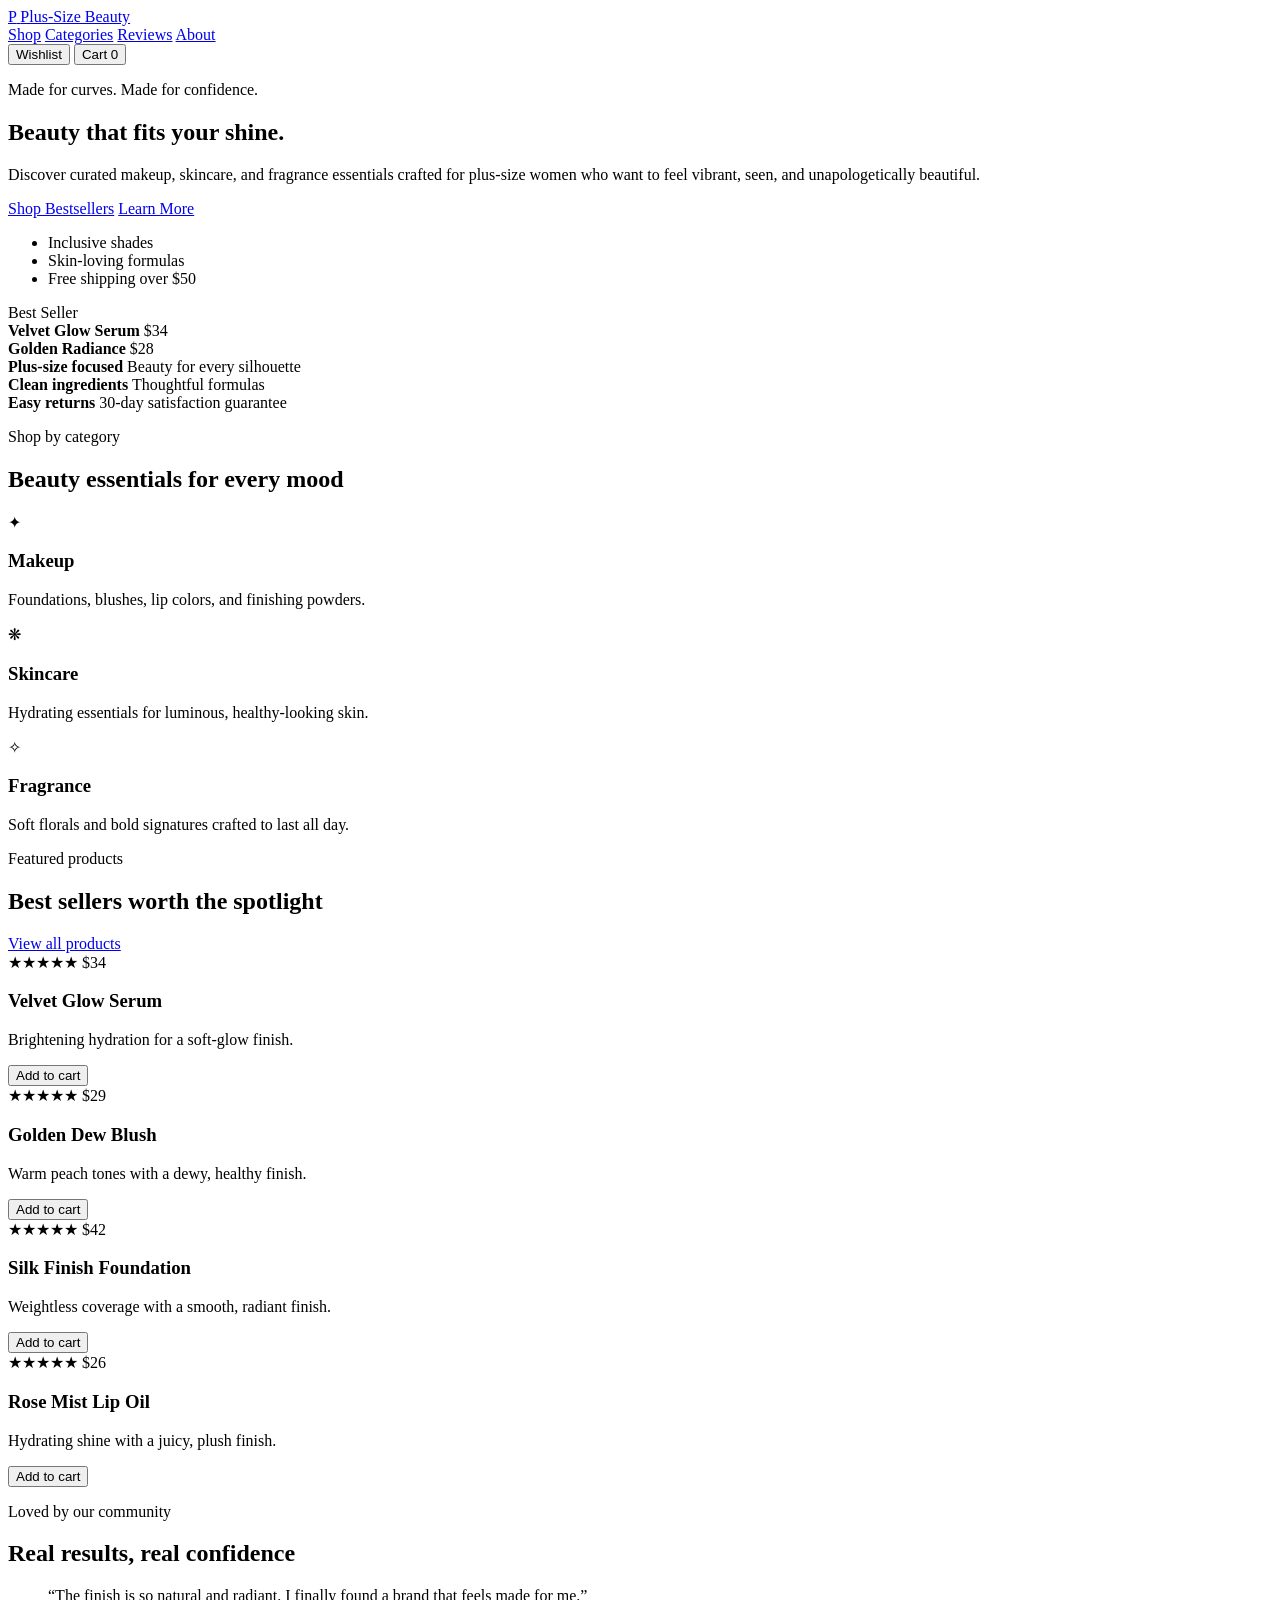
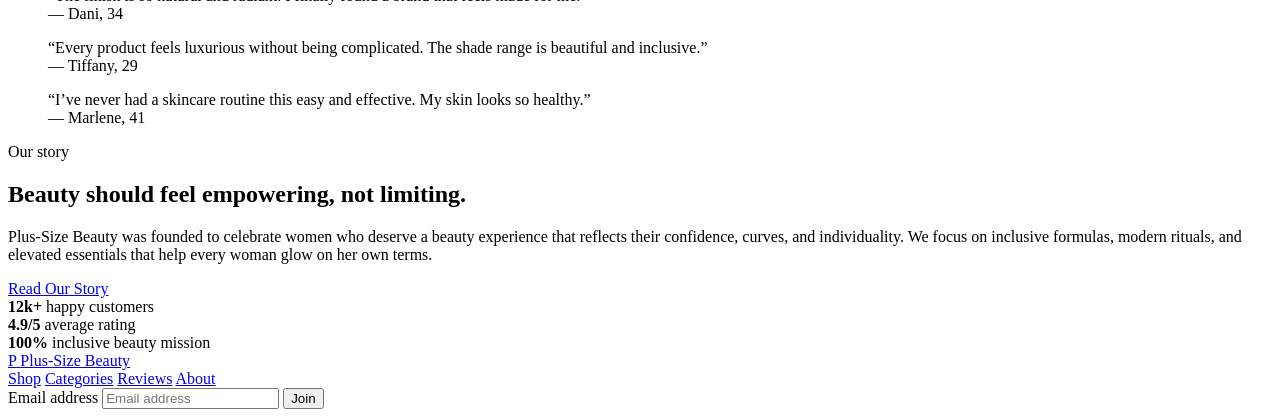
==== index.html @ 0ef4c595 "Create the storefront homepage for Plus-Size Beauty" ====
<!DOCTYPE html>
<html lang="en">
  <head>
    <meta charset="UTF-8" />
    <meta name="viewport" content="width=device-width, initial-scale=1.0" />
    <meta
      name="description"
      content="Plus-Size Beauty offers elevated beauty essentials designed for confident, inclusive self-expression."
    />
    <title>Plus-Size Beauty | Confidence in Every Shade</title>
    <link rel="preconnect" href="https://fonts.googleapis.com" />
    <link rel="preconnect" href="https://fonts.gstatic.com" crossorigin />
    <link
      href="https://fonts.googleapis.com/css2?family=Playfair+Display:wght@600;700&family=Inter:wght@400;500;600;700&display=swap"
      rel="stylesheet"
    />
    <link rel="stylesheet" href="styles.css" />
  </head>
  <body>
    <header class="site-header">
      <div class="container nav-wrap">
        <a href="#top" class="brand" aria-label="Plus-Size Beauty home">
          <span class="brand-mark">P</span>
          <span>Plus-Size Beauty</span>
        </a>

        <nav class="main-nav" aria-label="Main navigation">
          <a href="#shop">Shop</a>
          <a href="#categories">Categories</a>
          <a href="#reviews">Reviews</a>
          <a href="#about">About</a>
        </nav>

        <div class="nav-actions">
          <button class="nav-button" aria-label="View wishlist">Wishlist</button>
          <button class="nav-button cart-button" aria-label="Shopping cart">
            Cart <span class="cart-count">0</span>
          </button>
        </div>
      </div>
    </header>

    <main id="top">
      <section class="hero">
        <div class="container hero-grid">
          <div class="hero-copy">
            <p class="eyebrow">Made for curves. Made for confidence.</p>
            <h1>Beauty that fits your shine.</h1>
            <p class="lead">
              Discover curated makeup, skincare, and fragrance essentials crafted for
              plus-size women who want to feel vibrant, seen, and unapologetically
              beautiful.
            </p>
            <div class="hero-actions">
              <a class="button primary" href="#shop">Shop Bestsellers</a>
              <a class="button secondary" href="#about">Learn More</a>
            </div>
            <ul class="hero-points" aria-label="Brand highlights">
              <li>Inclusive shades</li>
              <li>Skin-loving formulas</li>
              <li>Free shipping over $50</li>
            </ul>
          </div>

          <div class="hero-visual" aria-label="Beauty product display">
            <div class="product-showcase">
              <div class="showcase-card large">
                <span class="tag">Best Seller</span>
                <div class="bottle bottle-rose"></div>
                <div class="card-copy">
                  <strong>Velvet Glow Serum</strong>
                  <span>$34</span>
                </div>
              </div>
              <div class="showcase-card small">
                <div class="compact-bottle bottle-gold"></div>
                <div class="card-copy">
                  <strong>Golden Radiance</strong>
                  <span>$28</span>
                </div>
              </div>
            </div>
          </div>
        </div>
      </section>

      <section class="promo-strip" aria-label="Store highlights">
        <div class="container promo-grid">
          <div>
            <strong>Plus-size focused</strong>
            <span>Beauty for every silhouette</span>
          </div>
          <div>
            <strong>Clean ingredients</strong>
            <span>Thoughtful formulas</span>
          </div>
          <div>
            <strong>Easy returns</strong>
            <span>30-day satisfaction guarantee</span>
          </div>
        </div>
      </section>

      <section id="categories" class="categories section-space">
        <div class="container">
          <div class="section-heading">
            <p class="eyebrow">Shop by category</p>
            <h2>Beauty essentials for every mood</h2>
          </div>

          <div class="category-grid">
            <article class="category-card">
              <div class="category-icon">✦</div>
              <h3>Makeup</h3>
              <p>Foundations, blushes, lip colors, and finishing powders.</p>
            </article>
            <article class="category-card">
              <div class="category-icon">❋</div>
              <h3>Skincare</h3>
              <p>Hydrating essentials for luminous, healthy-looking skin.</p>
            </article>
            <article class="category-card">
              <div class="category-icon">✧</div>
              <h3>Fragrance</h3>
              <p>Soft florals and bold signatures crafted to last all day.</p>
            </article>
          </div>
        </div>
      </section>

      <section id="shop" class="products section-space">
        <div class="container">
          <div class="section-heading split-heading">
            <div>
              <p class="eyebrow">Featured products</p>
              <h2>Best sellers worth the spotlight</h2>
            </div>
            <a href="#" class="text-link">View all products</a>
          </div>

          <div class="product-grid">
            <article class="product-card">
              <div class="product-image image-one"></div>
              <div class="product-body">
                <div class="product-meta">
                  <span class="rating">★★★★★</span>
                  <span class="price">$34</span>
                </div>
                <h3>Velvet Glow Serum</h3>
                <p>Brightening hydration for a soft-glow finish.</p>
                <button class="add-to-cart">Add to cart</button>
              </div>
            </article>

            <article class="product-card">
              <div class="product-image image-two"></div>
              <div class="product-body">
                <div class="product-meta">
                  <span class="rating">★★★★★</span>
                  <span class="price">$29</span>
                </div>
                <h3>Golden Dew Blush</h3>
                <p>Warm peach tones with a dewy, healthy finish.</p>
                <button class="add-to-cart">Add to cart</button>
              </div>
            </article>

            <article class="product-card">
              <div class="product-image image-three"></div>
              <div class="product-body">
                <div class="product-meta">
                  <span class="rating">★★★★★</span>
                  <span class="price">$42</span>
                </div>
                <h3>Silk Finish Foundation</h3>
                <p>Weightless coverage with a smooth, radiant finish.</p>
                <button class="add-to-cart">Add to cart</button>
              </div>
            </article>

            <article class="product-card">
              <div class="product-image image-four"></div>
              <div class="product-body">
                <div class="product-meta">
                  <span class="rating">★★★★★</span>
                  <span class="price">$26</span>
                </div>
                <h3>Rose Mist Lip Oil</h3>
                <p>Hydrating shine with a juicy, plush finish.</p>
                <button class="add-to-cart">Add to cart</button>
              </div>
            </article>
          </div>
        </div>
      </section>

      <section id="reviews" class="reviews section-space">
        <div class="container">
          <div class="section-heading center">
            <p class="eyebrow">Loved by our community</p>
            <h2>Real results, real confidence</h2>
          </div>

          <div class="testimonial-grid">
            <blockquote>
              “The finish is so natural and radiant. I finally found a brand that feels
              made for me.”
              <footer>— Dani, 34</footer>
            </blockquote>
            <blockquote>
              “Every product feels luxurious without being complicated. The shade range is
              beautiful and inclusive.”
              <footer>— Tiffany, 29</footer>
            </blockquote>
            <blockquote>
              “I’ve never had a skincare routine this easy and effective. My skin looks so
              healthy.”
              <footer>— Marlene, 41</footer>
            </blockquote>
          </div>
        </div>
      </section>

      <section id="about" class="about section-space">
        <div class="container about-grid">
          <div>
            <p class="eyebrow">Our story</p>
            <h2>Beauty should feel empowering, not limiting.</h2>
            <p>
              Plus-Size Beauty was founded to celebrate women who deserve a beauty experience
              that reflects their confidence, curves, and individuality. We focus on
              inclusive formulas, modern rituals, and elevated essentials that help every
              woman glow on her own terms.
            </p>
            <a href="#" class="button primary">Read Our Story</a>
          </div>

          <div class="about-panel">
            <div class="mini-stat">
              <strong>12k+</strong>
              <span>happy customers</span>
            </div>
            <div class="mini-stat">
              <strong>4.9/5</strong>
              <span>average rating</span>
            </div>
            <div class="mini-stat">
              <strong>100%</strong>
              <span>inclusive beauty mission</span>
            </div>
          </div>
        </div>
      </section>
    </main>

    <footer class="site-footer">
      <div class="container footer-wrap">
        <div>
          <a href="#top" class="brand footer-brand">
            <span class="brand-mark">P</span>
            <span>Plus-Size Beauty</span>
          </a>
        </div>

        <div class="footer-links">
          <a href="#shop">Shop</a>
          <a href="#categories">Categories</a>
          <a href="#reviews">Reviews</a>
          <a href="#about">About</a>
        </div>

        <form class="newsletter" aria-label="Email newsletter signup">
          <label class="sr-only" for="email">Email address</label>
          <input id="email" type="email" placeholder="Email address" />
          <button type="submit">Join</button>
        </form>
      </div>
    </footer>

    <script src="script.js"></script>
  </body>
</html>
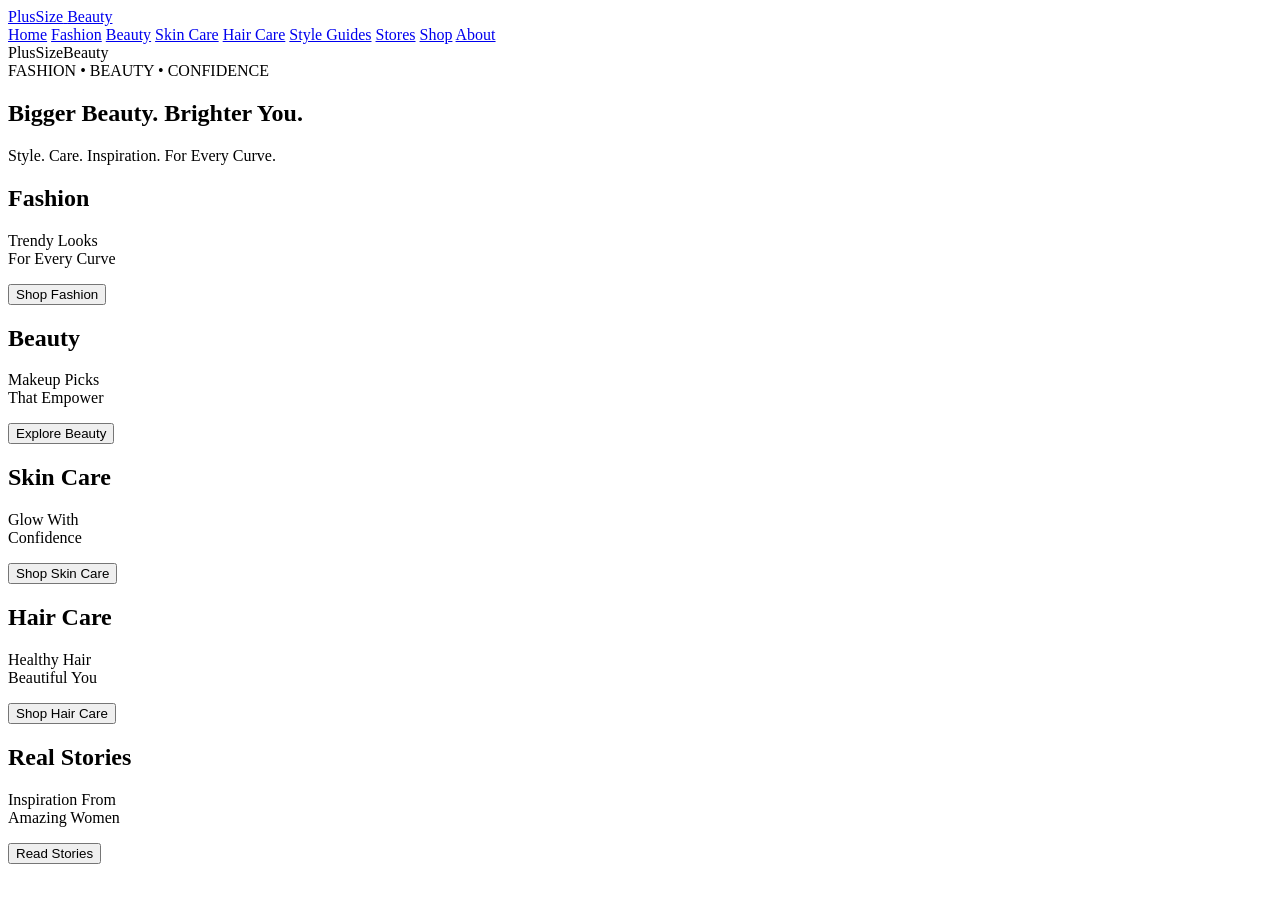
==== commit 7c96aae9: "Update the homepage to match the provided Plus-Size Beauty landing page mockup" ====
--- a/index.html
+++ b/index.html
@@ -5,13 +5,13 @@
     <meta name="viewport" content="width=device-width, initial-scale=1.0" />
     <meta
       name="description"
-      content="Plus-Size Beauty offers elevated beauty essentials designed for confident, inclusive self-expression."
+      content="Plus-Size Beauty offers stylish beauty essentials and confidence-led inspiration for every curve."
     />
-    <title>Plus-Size Beauty | Confidence in Every Shade</title>
+    <title>Plus-Size Beauty</title>
     <link rel="preconnect" href="https://fonts.googleapis.com" />
     <link rel="preconnect" href="https://fonts.gstatic.com" crossorigin />
     <link
-      href="https://fonts.googleapis.com/css2?family=Playfair+Display:wght@600;700&family=Inter:wght@400;500;600;700&display=swap"
+      href="https://fonts.googleapis.com/css2?family=Cormorant+Garamond:wght@400;500;600;700&family=Inter:wght@400;500;600;700;800&display=swap"
       rel="stylesheet"
     />
     <link rel="stylesheet" href="styles.css" />
@@ -20,263 +20,93 @@
     <header class="site-header">
       <div class="container nav-wrap">
         <a href="#top" class="brand" aria-label="Plus-Size Beauty home">
-          <span class="brand-mark">P</span>
-          <span>Plus-Size Beauty</span>
+          <span class="brand-mark">PlusSize</span>
+          <span class="brand-word">Beauty</span>
         </a>
 
         <nav class="main-nav" aria-label="Main navigation">
-          <a href="#shop">Shop</a>
-          <a href="#categories">Categories</a>
-          <a href="#reviews">Reviews</a>
-          <a href="#about">About</a>
+          <a href="#">Home</a>
+          <a href="#">Fashion</a>
+          <a href="#">Beauty</a>
+          <a href="#">Skin Care</a>
+          <a href="#">Hair Care</a>
+          <a href="#">Style Guides</a>
+          <a href="#">Stores</a>
+          <a href="#">Shop</a>
+          <a href="#">About</a>
         </nav>
-
-        <div class="nav-actions">
-          <button class="nav-button" aria-label="View wishlist">Wishlist</button>
-          <button class="nav-button cart-button" aria-label="Shopping cart">
-            Cart <span class="cart-count">0</span>
-          </button>
-        </div>
       </div>
     </header>
 
-    <main id="top">
-      <section class="hero">
-        <div class="container hero-grid">
-          <div class="hero-copy">
-            <p class="eyebrow">Made for curves. Made for confidence.</p>
-            <h1>Beauty that fits your shine.</h1>
-            <p class="lead">
-              Discover curated makeup, skincare, and fragrance essentials crafted for
-              plus-size women who want to feel vibrant, seen, and unapologetically
-              beautiful.
-            </p>
-            <div class="hero-actions">
-              <a class="button primary" href="#shop">Shop Bestsellers</a>
-              <a class="button secondary" href="#about">Learn More</a>
-            </div>
-            <ul class="hero-points" aria-label="Brand highlights">
-              <li>Inclusive shades</li>
-              <li>Skin-loving formulas</li>
-              <li>Free shipping over $50</li>
-            </ul>
-          </div>
+    <main id="top" class="page-shell">
+      <section class="hero" aria-label="Plus-Size Beauty hero section">
+        <div class="hero-backdrop" aria-hidden="true"></div>
 
-          <div class="hero-visual" aria-label="Beauty product display">
-            <div class="product-showcase">
-              <div class="showcase-card large">
-                <span class="tag">Best Seller</span>
-                <div class="bottle bottle-rose"></div>
-                <div class="card-copy">
-                  <strong>Velvet Glow Serum</strong>
-                  <span>$34</span>
-                </div>
-              </div>
-              <div class="showcase-card small">
-                <div class="compact-bottle bottle-gold"></div>
-                <div class="card-copy">
-                  <strong>Golden Radiance</strong>
-                  <span>$28</span>
-                </div>
-              </div>
-            </div>
+        <div class="container hero-inner">
+          <div class="hero-title-wrap">
+            <div class="brand-script">PlusSizeBeauty</div>
+            <div class="brand-line">FASHION • BEAUTY • CONFIDENCE</div>
+            <h1>Bigger Beauty. Brighter You.</h1>
+            <p>Style. Care. Inspiration. For Every Curve.</p>
           </div>
         </div>
-      </section>
 
-      <section class="promo-strip" aria-label="Store highlights">
-        <div class="container promo-grid">
-          <div>
-            <strong>Plus-size focused</strong>
-            <span>Beauty for every silhouette</span>
-          </div>
-          <div>
-            <strong>Clean ingredients</strong>
-            <span>Thoughtful formulas</span>
-          </div>
-          <div>
-            <strong>Easy returns</strong>
-            <span>30-day satisfaction guarantee</span>
-          </div>
+        <div class="models-row" aria-label="Featured women models">
+          <figure class="model model-left">
+            <div class="model-photo photo-one"></div>
+          </figure>
+          <figure class="model model-center">
+            <div class="model-photo photo-two"></div>
+          </figure>
+          <figure class="model model-right">
+            <div class="model-photo photo-three"></div>
+          </figure>
         </div>
-      </section>
 
-      <section id="categories" class="categories section-space">
-        <div class="container">
-          <div class="section-heading">
-            <p class="eyebrow">Shop by category</p>
-            <h2>Beauty essentials for every mood</h2>
-          </div>
+        <div class="container feature-row" aria-label="Shopping categories">
+          <article class="feature-card">
+            <div class="feature-card-body">
+              <h2>Fashion</h2>
+              <p>Trendy Looks<br />For Every Curve</p>
+            </div>
+            <button type="button">Shop Fashion</button>
+          </article>
 
-          <div class="category-grid">
-            <article class="category-card">
-              <div class="category-icon">✦</div>
-              <h3>Makeup</h3>
-              <p>Foundations, blushes, lip colors, and finishing powders.</p>
-            </article>
-            <article class="category-card">
-              <div class="category-icon">❋</div>
-              <h3>Skincare</h3>
-              <p>Hydrating essentials for luminous, healthy-looking skin.</p>
-            </article>
-            <article class="category-card">
-              <div class="category-icon">✧</div>
-              <h3>Fragrance</h3>
-              <p>Soft florals and bold signatures crafted to last all day.</p>
-            </article>
-          </div>
-        </div>
-      </section>
+          <article class="feature-card">
+            <div class="feature-card-body">
+              <h2>Beauty</h2>
+              <p>Makeup Picks<br />That Empower</p>
+            </div>
+            <button type="button">Explore Beauty</button>
+          </article>
 
-      <section id="shop" class="products section-space">
-        <div class="container">
-          <div class="section-heading split-heading">
-            <div>
-              <p class="eyebrow">Featured products</p>
-              <h2>Best sellers worth the spotlight</h2>
+          <article class="feature-card">
+            <div class="feature-card-body">
+              <h2>Skin Care</h2>
+              <p>Glow With<br />Confidence</p>
             </div>
-            <a href="#" class="text-link">View all products</a>
-          </div>
+            <button type="button">Shop Skin Care</button>
+          </article>
 
-          <div class="product-grid">
-            <article class="product-card">
-              <div class="product-image image-one"></div>
-              <div class="product-body">
-                <div class="product-meta">
-                  <span class="rating">★★★★★</span>
-                  <span class="price">$34</span>
-                </div>
-                <h3>Velvet Glow Serum</h3>
-                <p>Brightening hydration for a soft-glow finish.</p>
-                <button class="add-to-cart">Add to cart</button>
-              </div>
-            </article>
+          <article class="feature-card">
+            <div class="feature-card-body">
+              <h2>Hair Care</h2>
+              <p>Healthy Hair<br />Beautiful You</p>
+            </div>
+            <button type="button">Shop Hair Care</button>
+          </article>
 
-            <article class="product-card">
-              <div class="product-image image-two"></div>
-              <div class="product-body">
-                <div class="product-meta">
-                  <span class="rating">★★★★★</span>
-                  <span class="price">$29</span>
-                </div>
-                <h3>Golden Dew Blush</h3>
-                <p>Warm peach tones with a dewy, healthy finish.</p>
-                <button class="add-to-cart">Add to cart</button>
-              </div>
-            </article>
-
-            <article class="product-card">
-              <div class="product-image image-three"></div>
-              <div class="product-body">
-                <div class="product-meta">
-                  <span class="rating">★★★★★</span>
-                  <span class="price">$42</span>
-                </div>
-                <h3>Silk Finish Foundation</h3>
-                <p>Weightless coverage with a smooth, radiant finish.</p>
-                <button class="add-to-cart">Add to cart</button>
-              </div>
-            </article>
-
-            <article class="product-card">
-              <div class="product-image image-four"></div>
-              <div class="product-body">
-                <div class="product-meta">
-                  <span class="rating">★★★★★</span>
-                  <span class="price">$26</span>
-                </div>
-                <h3>Rose Mist Lip Oil</h3>
-                <p>Hydrating shine with a juicy, plush finish.</p>
-                <button class="add-to-cart">Add to cart</button>
-              </div>
-            </article>
-          </div>
-        </div>
-      </section>
-
-      <section id="reviews" class="reviews section-space">
-        <div class="container">
-          <div class="section-heading center">
-            <p class="eyebrow">Loved by our community</p>
-            <h2>Real results, real confidence</h2>
-          </div>
-
-          <div class="testimonial-grid">
-            <blockquote>
-              “The finish is so natural and radiant. I finally found a brand that feels
-              made for me.”
-              <footer>— Dani, 34</footer>
-            </blockquote>
-            <blockquote>
-              “Every product feels luxurious without being complicated. The shade range is
-              beautiful and inclusive.”
-              <footer>— Tiffany, 29</footer>
-            </blockquote>
-            <blockquote>
-              “I’ve never had a skincare routine this easy and effective. My skin looks so
-              healthy.”
-              <footer>— Marlene, 41</footer>
-            </blockquote>
-          </div>
-        </div>
-      </section>
-
-      <section id="about" class="about section-space">
-        <div class="container about-grid">
-          <div>
-            <p class="eyebrow">Our story</p>
-            <h2>Beauty should feel empowering, not limiting.</h2>
-            <p>
-              Plus-Size Beauty was founded to celebrate women who deserve a beauty experience
-              that reflects their confidence, curves, and individuality. We focus on
-              inclusive formulas, modern rituals, and elevated essentials that help every
-              woman glow on her own terms.
-            </p>
-            <a href="#" class="button primary">Read Our Story</a>
-          </div>
-
-          <div class="about-panel">
-            <div class="mini-stat">
-              <strong>12k+</strong>
-              <span>happy customers</span>
+          <article class="feature-card feature-card-story">
+            <div class="feature-card-body">
+              <h2>Real Stories</h2>
+              <p>Inspiration From<br />Amazing Women</p>
             </div>
-            <div class="mini-stat">
-              <strong>4.9/5</strong>
-              <span>average rating</span>
-            </div>
-            <div class="mini-stat">
-              <strong>100%</strong>
-              <span>inclusive beauty mission</span>
-            </div>
-          </div>
+            <button type="button">Read Stories</button>
+          </article>
         </div>
       </section>
     </main>
 
-    <footer class="site-footer">
-      <div class="container footer-wrap">
-        <div>
-          <a href="#top" class="brand footer-brand">
-            <span class="brand-mark">P</span>
-            <span>Plus-Size Beauty</span>
-          </a>
-        </div>
-
-        <div class="footer-links">
-          <a href="#shop">Shop</a>
-          <a href="#categories">Categories</a>
-          <a href="#reviews">Reviews</a>
-          <a href="#about">About</a>
-        </div>
-
-        <form class="newsletter" aria-label="Email newsletter signup">
-          <label class="sr-only" for="email">Email address</label>
-          <input id="email" type="email" placeholder="Email address" />
-          <button type="submit">Join</button>
-        </form>
-      </div>
-    </footer>
-
     <script src="script.js"></script>
   </body>
 </html>
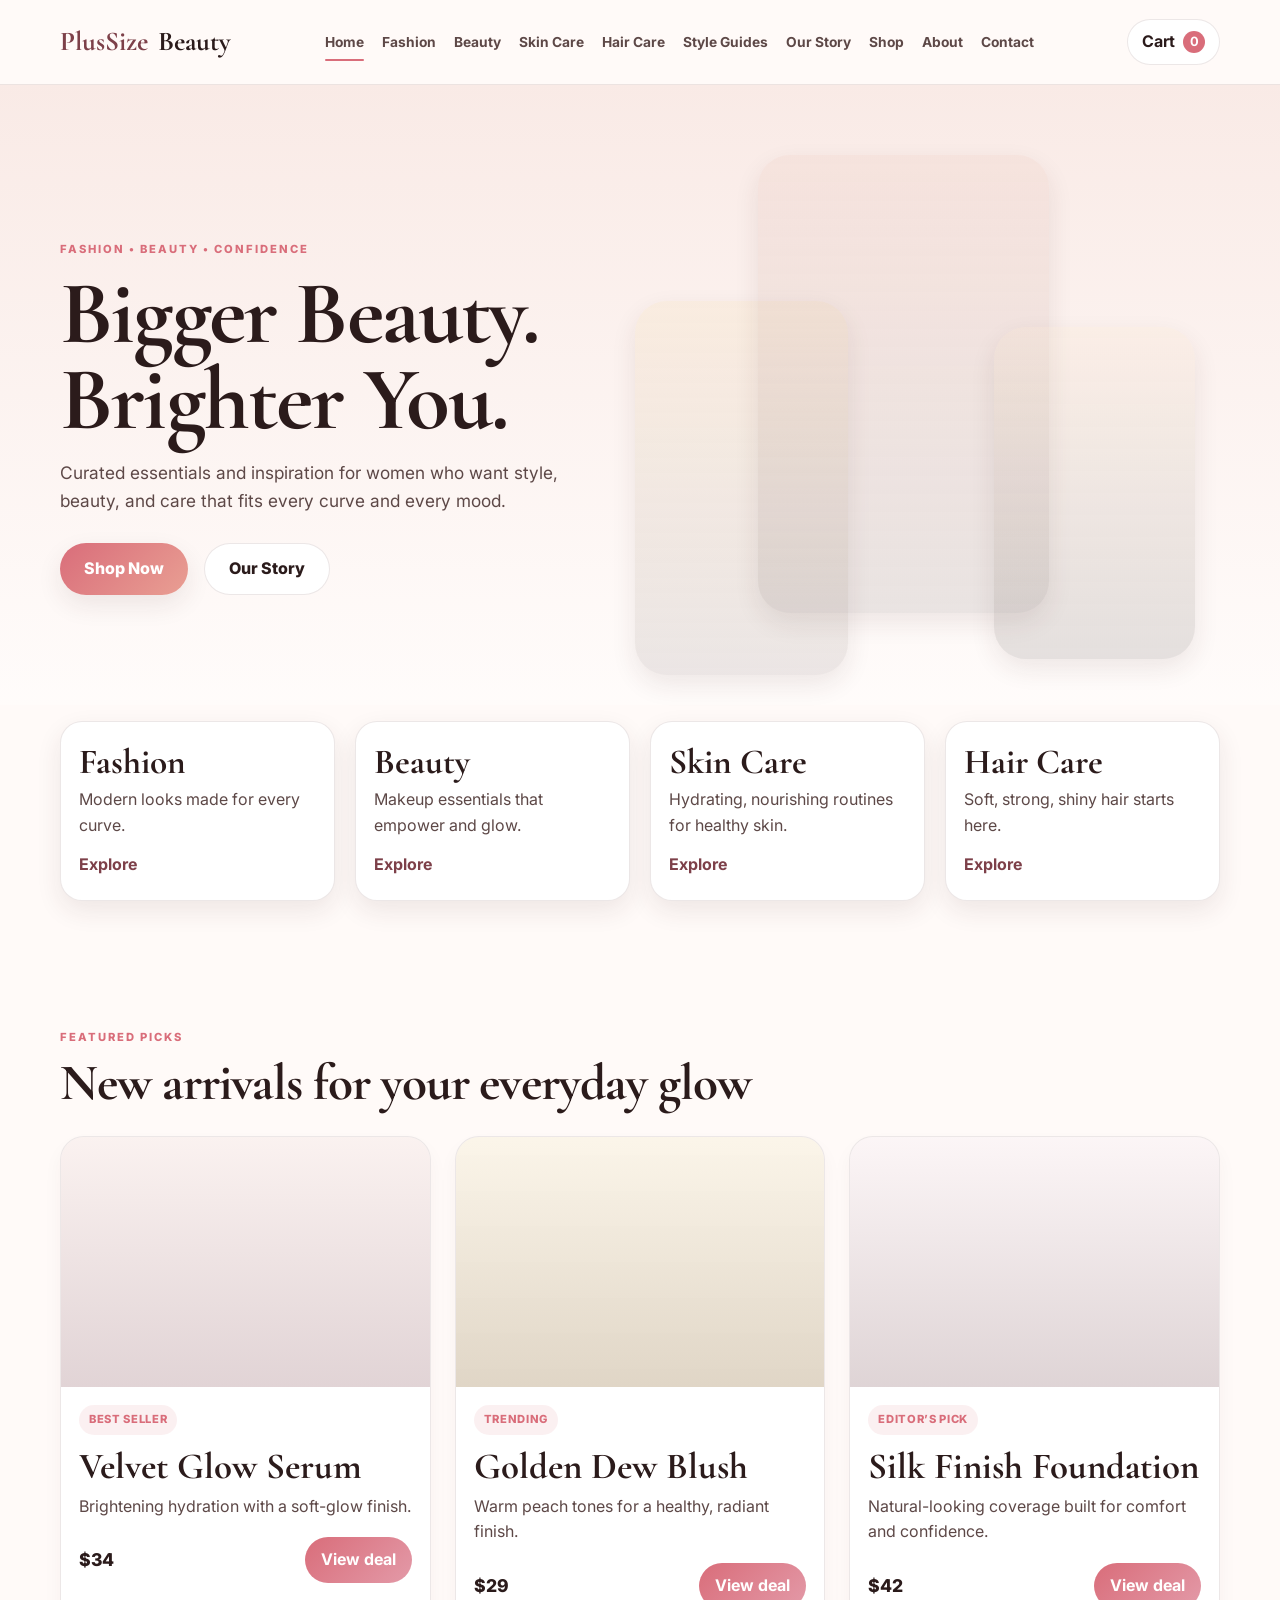
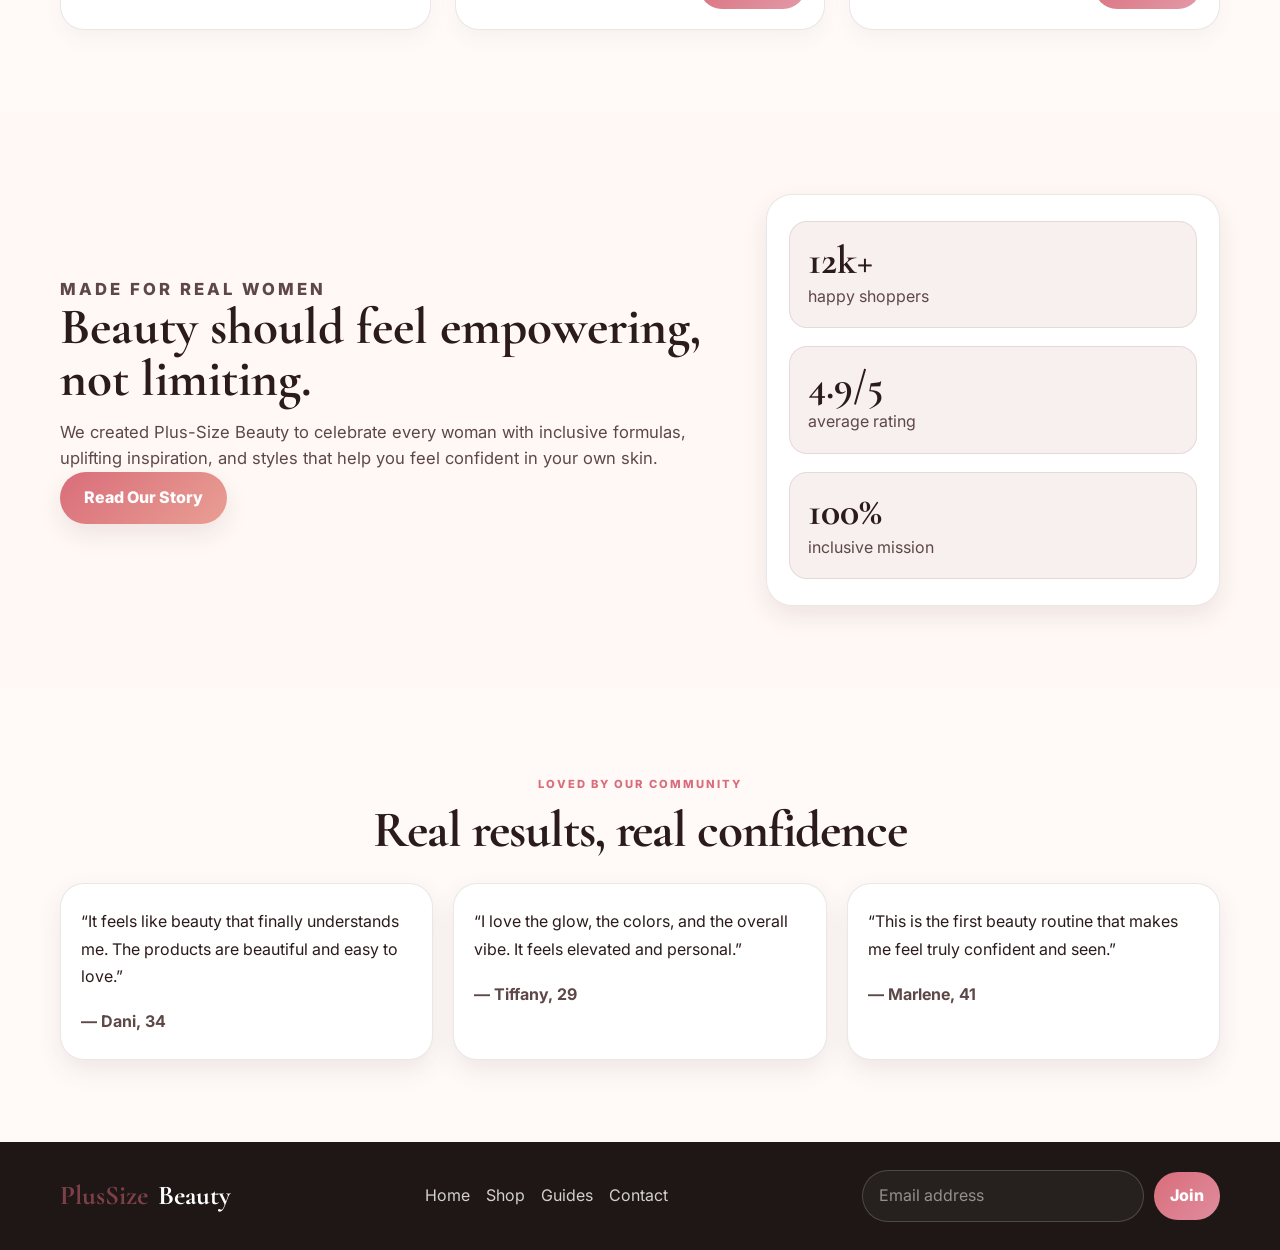
==== commit 4318fd43: "Create the full multi-page Plus-Size Beauty storefront and clear placeholder design." ====
--- a/index.html
+++ b/index.html
@@ -5,107 +5,238 @@
     <meta name="viewport" content="width=device-width, initial-scale=1.0" />
     <meta
       name="description"
-      content="Plus-Size Beauty offers stylish beauty essentials and confidence-led inspiration for every curve."
+      content="Plus-Size Beauty is a fashion, beauty, skincare, and haircare destination for confident women."
     />
-    <title>Plus-Size Beauty</title>
+    <title>Plus-Size Beauty | Home</title>
     <link rel="preconnect" href="https://fonts.googleapis.com" />
     <link rel="preconnect" href="https://fonts.gstatic.com" crossorigin />
-    <link
-      href="https://fonts.googleapis.com/css2?family=Cormorant+Garamond:wght@400;500;600;700&family=Inter:wght@400;500;600;700;800&display=swap"
-      rel="stylesheet"
-    />
+    <link href="https://fonts.googleapis.com/css2?family=Cormorant+Garamond:wght@400;500;600;700&family=Inter:wght@400;500;600;700;800&display=swap" rel="stylesheet" />
     <link rel="stylesheet" href="styles.css" />
   </head>
   <body>
     <header class="site-header">
       <div class="container nav-wrap">
-        <a href="#top" class="brand" aria-label="Plus-Size Beauty home">
+        <a href="index.html" class="brand" aria-label="Plus-Size Beauty home">
           <span class="brand-mark">PlusSize</span>
           <span class="brand-word">Beauty</span>
         </a>
 
         <nav class="main-nav" aria-label="Main navigation">
-          <a href="#">Home</a>
-          <a href="#">Fashion</a>
-          <a href="#">Beauty</a>
-          <a href="#">Skin Care</a>
-          <a href="#">Hair Care</a>
-          <a href="#">Style Guides</a>
-          <a href="#">Stores</a>
-          <a href="#">Shop</a>
-          <a href="#">About</a>
+          <a href="index.html" class="active">Home</a>
+          <a href="fashion.html">Fashion</a>
+          <a href="beauty.html">Beauty</a>
+          <a href="skin-care.html">Skin Care</a>
+          <a href="hair-care.html">Hair Care</a>
+          <a href="style-guides.html">Style Guides</a>
+          <a href="our-story.html">Our Story</a>
+          <a href="shop.html">Shop</a>
+          <a href="about.html">About</a>
+          <a href="contact.html">Contact</a>
         </nav>
+
+        <a href="shop.html" class="cart-button" aria-label="Shopping cart">
+          Cart <span class="cart-count">0</span>
+        </a>
       </div>
     </header>
 
-    <main id="top" class="page-shell">
-      <section class="hero" aria-label="Plus-Size Beauty hero section">
-        <div class="hero-backdrop" aria-hidden="true"></div>
-
+    <main>
+      <section class="hero">
         <div class="container hero-inner">
-          <div class="hero-title-wrap">
-            <div class="brand-script">PlusSizeBeauty</div>
-            <div class="brand-line">FASHION • BEAUTY • CONFIDENCE</div>
+          <div class="hero-copy">
+            <div class="eyebrow">Fashion • Beauty • Confidence</div>
             <h1>Bigger Beauty. Brighter You.</h1>
-            <p>Style. Care. Inspiration. For Every Curve.</p>
-          </div>
-        </div>
-
-        <div class="models-row" aria-label="Featured women models">
-          <figure class="model model-left">
-            <div class="model-photo photo-one"></div>
-          </figure>
-          <figure class="model model-center">
-            <div class="model-photo photo-two"></div>
-          </figure>
-          <figure class="model model-right">
-            <div class="model-photo photo-three"></div>
-          </figure>
-        </div>
-
-        <div class="container feature-row" aria-label="Shopping categories">
-          <article class="feature-card">
-            <div class="feature-card-body">
-              <h2>Fashion</h2>
-              <p>Trendy Looks<br />For Every Curve</p>
-            </div>
-            <button type="button">Shop Fashion</button>
-          </article>
-
-          <article class="feature-card">
-            <div class="feature-card-body">
-              <h2>Beauty</h2>
-              <p>Makeup Picks<br />That Empower</p>
-            </div>
-            <button type="button">Explore Beauty</button>
-          </article>
-
-          <article class="feature-card">
-            <div class="feature-card-body">
-              <h2>Skin Care</h2>
-              <p>Glow With<br />Confidence</p>
-            </div>
-            <button type="button">Shop Skin Care</button>
-          </article>
-
-          <article class="feature-card">
-            <div class="feature-card-body">
-              <h2>Hair Care</h2>
-              <p>Healthy Hair<br />Beautiful You</p>
-            </div>
-            <button type="button">Shop Hair Care</button>
-          </article>
-
-          <article class="feature-card feature-card-story">
-            <div class="feature-card-body">
-              <h2>Real Stories</h2>
-              <p>Inspiration From<br />Amazing Women</p>
-            </div>
-            <button type="button">Read Stories</button>
-          </article>
+            <p>
+              Curated essentials and inspiration for women who want style, beauty, and care that
+              fits every curve and every mood.
+            </p>
+            <div class="hero-actions">
+              <a class="btn btn-primary" href="shop.html">Shop Now</a>
+              <a class="btn btn-light" href="our-story.html">Our Story</a>
+            </div>
+          </div>
+
+          <div class="hero-visual">
+            <div class="photo-stack">
+              <div class="photo-card card-left"></div>
+              <div class="photo-card card-main"></div>
+              <div class="photo-card card-right"></div>
+            </div>
+          </div>
+        </div>
+      </section>
+
+      <section class="category-strip">
+        <div class="container category-grid">
+          <article class="category-tile">
+            <h3>Fashion</h3>
+            <p>Modern looks made for every curve.</p>
+            <a href="fashion.html">Explore</a>
+          </article>
+          <article class="category-tile">
+            <h3>Beauty</h3>
+            <p>Makeup essentials that empower and glow.</p>
+            <a href="beauty.html">Explore</a>
+          </article>
+          <article class="category-tile">
+            <h3>Skin Care</h3>
+            <p>Hydrating, nourishing routines for healthy skin.</p>
+            <a href="skin-care.html">Explore</a>
+          </article>
+          <article class="category-tile">
+            <h3>Hair Care</h3>
+            <p>Soft, strong, shiny hair starts here.</p>
+            <a href="hair-care.html">Explore</a>
+          </article>
+        </div>
+      </section>
+
+      <section class="content-section">
+        <div class="container">
+          <div class="section-heading">
+            <p class="eyebrow">Featured picks</p>
+            <h2>New arrivals for your everyday glow</h2>
+          </div>
+
+          <div class="product-grid">
+            <article class="product-card">
+              <div class="product-image image-one"></div>
+              <div class="product-body">
+                <span class="product-tag">Best Seller</span>
+                <h3>Velvet Glow Serum</h3>
+                <p>Brightening hydration with a soft-glow finish.</p>
+                <div class="product-meta">
+                  <span class="price">$34</span>
+                  <a
+                    class="affiliate-link"
+                    href="https://example.com/affiliate/velvet-glow-serum"
+                    target="_blank"
+                    rel="sponsored noopener noreferrer"
+                  >
+                    View deal
+                  </a>
+                </div>
+              </div>
+            </article>
+
+            <article class="product-card">
+              <div class="product-image image-two"></div>
+              <div class="product-body">
+                <span class="product-tag">Trending</span>
+                <h3>Golden Dew Blush</h3>
+                <p>Warm peach tones for a healthy, radiant finish.</p>
+                <div class="product-meta">
+                  <span class="price">$29</span>
+                  <a
+                    class="affiliate-link"
+                    href="https://example.com/affiliate/golden-dew-blush"
+                    target="_blank"
+                    rel="sponsored noopener noreferrer"
+                  >
+                    View deal
+                  </a>
+                </div>
+              </div>
+            </article>
+
+            <article class="product-card">
+              <div class="product-image image-three"></div>
+              <div class="product-body">
+                <span class="product-tag">Editor’s Pick</span>
+                <h3>Silk Finish Foundation</h3>
+                <p>Natural-looking coverage built for comfort and confidence.</p>
+                <div class="product-meta">
+                  <span class="price">$42</span>
+                  <a
+                    class="affiliate-link"
+                    href="https://example.com/affiliate/silk-finish-foundation"
+                    target="_blank"
+                    rel="sponsored noopener noreferrer"
+                  >
+                    View deal
+                  </a>
+                </div>
+              </div>
+            </article>
+          </div>
+        </div>
+      </section>
+
+      <section class="content-section story-preview">
+        <div class="container story-grid">
+          <div>
+            <p class="eyebrow">Made for real women</p>
+            <h2>Beauty should feel empowering, not limiting.</h2>
+            <p>
+              We created Plus-Size Beauty to celebrate every woman with inclusive formulas,
+              uplifting inspiration, and styles that help you feel confident in your own skin.
+            </p>
+            <a class="btn btn-primary" href="our-story.html">Read Our Story</a>
+          </div>
+
+          <div class="stats-box">
+            <div>
+              <strong>12k+</strong>
+              <span>happy shoppers</span>
+            </div>
+            <div>
+              <strong>4.9/5</strong>
+              <span>average rating</span>
+            </div>
+            <div>
+              <strong>100%</strong>
+              <span>inclusive mission</span>
+            </div>
+          </div>
+        </div>
+      </section>
+
+      <section class="content-section testimonial-section">
+        <div class="container">
+          <div class="section-heading center-heading">
+            <p class="eyebrow">Loved by our community</p>
+            <h2>Real results, real confidence</h2>
+          </div>
+
+          <div class="testimonial-grid">
+            <blockquote>
+              “It feels like beauty that finally understands me. The products are beautiful and
+              easy to love.”
+              <footer>— Dani, 34</footer>
+            </blockquote>
+            <blockquote>
+              “I love the glow, the colors, and the overall vibe. It feels elevated and personal.”
+              <footer>— Tiffany, 29</footer>
+            </blockquote>
+            <blockquote>
+              “This is the first beauty routine that makes me feel truly confident and seen.”
+              <footer>— Marlene, 41</footer>
+            </blockquote>
+          </div>
         </div>
       </section>
     </main>
+
+    <footer class="site-footer">
+      <div class="container footer-wrap">
+        <div class="brand footer-brand">
+          <span class="brand-mark">PlusSize</span>
+          <span class="brand-word">Beauty</span>
+        </div>
+
+        <div class="footer-links">
+          <a href="index.html">Home</a>
+          <a href="shop.html">Shop</a>
+          <a href="style-guides.html">Guides</a>
+          <a href="contact.html">Contact</a>
+        </div>
+
+        <form class="newsletter" aria-label="Newsletter signup">
+          <input type="email" placeholder="Email address" aria-label="Email address" />
+          <button type="submit">Join</button>
+        </form>
+      </div>
+    </footer>
 
     <script src="script.js"></script>
   </body>
--- a/styles.css
+++ b/styles.css
@@ -0,0 +1,817 @@
+:root {
+  --bg: #fffaf8;
+  --panel: #ffffff;
+  --panel-alt: #f8f0ee;
+  --rose: #f2d7d0;
+  --rose-deep: #d96d7a;
+  --rose-dark: #7d4049;
+  --gold: #f0d9a9;
+  --text: #2b1b1b;
+  --muted: #5d4847;
+  --border: rgba(99, 63, 59, 0.12);
+  --shadow: 0 10px 26px rgba(61, 35, 31, 0.09);
+}
+
+* {
+  box-sizing: border-box;
+}
+
+html {
+  scroll-behavior: smooth;
+}
+
+body {
+  margin: 0;
+  font-family: "Inter", sans-serif;
+  color: var(--text);
+  background: var(--bg);
+  line-height: 1.6;
+}
+
+a {
+  color: inherit;
+  text-decoration: none;
+}
+
+img {
+  display: block;
+  max-width: 100%;
+}
+
+button,
+input,
+textarea {
+  font: inherit;
+}
+
+.container {
+  width: min(1160px, calc(100% - 30px));
+  margin: 0 auto;
+}
+
+.site-header {
+  position: sticky;
+  top: 0;
+  z-index: 30;
+  background: rgba(255, 250, 248, 0.9);
+  border-bottom: 1px solid var(--border);
+  backdrop-filter: blur(10px);
+}
+
+.nav-wrap {
+  display: flex;
+  align-items: center;
+  justify-content: space-between;
+  min-height: 84px;
+  gap: 18px;
+}
+
+.brand {
+  display: inline-flex;
+  align-items: center;
+  gap: 10px;
+  font-weight: 800;
+}
+
+.brand-mark,
+.brand-word {
+  font-family: "Cormorant Garamond", serif;
+  font-size: clamp(1.7rem, 2vw, 2.3rem);
+  line-height: 1;
+}
+
+.brand-mark {
+  color: var(--rose-dark);
+}
+
+.main-nav {
+  display: flex;
+  align-items: center;
+  justify-content: center;
+  flex-wrap: wrap;
+  gap: 12px 18px;
+  font-size: 0.86rem;
+  font-weight: 700;
+  color: var(--muted);
+}
+
+.main-nav a {
+  position: relative;
+  padding: 4px 0;
+}
+
+.main-nav a.active::after,
+.main-nav a:hover::after {
+  content: "";
+  position: absolute;
+  left: 0;
+  right: 0;
+  bottom: -4px;
+  height: 2px;
+  border-radius: 99px;
+  background: var(--rose-deep);
+}
+
+.cart-button {
+  display: inline-flex;
+  align-items: center;
+  gap: 8px;
+  border-radius: 999px;
+  background: var(--panel);
+  border: 1px solid var(--border);
+  padding: 9px 14px;
+  font-weight: 700;
+}
+
+.cart-count {
+  display: inline-flex;
+  align-items: center;
+  justify-content: center;
+  min-width: 22px;
+  height: 22px;
+  border-radius: 50%;
+  background: var(--rose-deep);
+  color: white;
+  font-size: 0.8rem;
+}
+
+.hero {
+  padding: 70px 0 30px;
+  background: linear-gradient(180deg, rgba(242, 215, 208, 0.45), rgba(255, 255, 255, 0.35));
+}
+
+.hero-inner {
+  display: grid;
+  grid-template-columns: 1fr 1.15fr;
+  gap: 20px;
+  align-items: center;
+}
+
+.hero-copy {
+  max-width: 540px;
+}
+
+.eyebrow {
+  display: inline-block;
+  margin: 0 0 12px;
+  color: var(--rose-deep);
+  text-transform: uppercase;
+  letter-spacing: 0.18em;
+  font-size: 0.7rem;
+  font-weight: 800;
+}
+
+.hero-copy h1,
+.page-banner h1,
+.section-heading h2,
+.story-text h2,
+.contact-info h3,
+.feature-card-copy h3,
+.story-panel strong {
+  margin: 0;
+  font-family: "Cormorant Garamond", serif;
+  line-height: 0.96;
+  letter-spacing: -0.02em;
+}
+
+.hero-copy h1 {
+  font-size: clamp(4rem, 7vw, 7rem);
+}
+
+.hero-copy p {
+  margin: 16px 0 0;
+  color: var(--muted);
+  font-size: 1.08rem;
+}
+
+.hero-actions {
+  display: flex;
+  flex-wrap: wrap;
+  gap: 16px;
+  margin-top: 28px;
+}
+
+.btn {
+  display: inline-flex;
+  align-items: center;
+  justify-content: center;
+  min-height: 52px;
+  padding: 12px 24px;
+  border: none;
+  border-radius: 999px;
+  cursor: pointer;
+  font-weight: 800;
+  transition: transform 0.2s ease;
+}
+
+.btn:hover,
+.affiliate-link:hover,
+.newsletter button:hover,
+.filter-chip:hover {
+  transform: translateY(-1px);
+}
+
+.btn-primary {
+  background: linear-gradient(135deg, var(--rose-deep), #e99f93);
+  color: white;
+  box-shadow: var(--shadow);
+}
+
+.btn-light {
+  background: white;
+  color: var(--text);
+  border: 1px solid var(--border);
+}
+
+.hero-visual {
+  display: flex;
+  justify-content: center;
+}
+
+.photo-stack {
+  position: relative;
+  width: min(560px, 100%);
+  height: 520px;
+}
+
+.photo-card {
+  position: absolute;
+  border-radius: 32px;
+  overflow: hidden;
+  box-shadow: var(--shadow);
+  background-size: cover;
+  background-position: center;
+}
+
+.card-left {
+  left: 0;
+  bottom: 0;
+  width: 38%;
+  height: 72%;
+  background: linear-gradient(180deg, rgba(240, 217, 169, 0.2), rgba(66, 42, 42, 0.1)),
+    url('https://images.unsplash.com/photo-1524504388940-b1c1722653e1?auto=format&fit=crop&w=900&q=80') center/cover no-repeat;
+}
+
+.card-main {
+  left: 22%;
+  top: 0;
+  width: 52%;
+  height: 88%;
+  background: linear-gradient(180deg, rgba(230, 190, 178, 0.2), rgba(53, 35, 36, 0.1)),
+    url('https://images.unsplash.com/photo-1487412720507-e7ab37603c6f?auto=format&fit=crop&w=900&q=80') center/cover no-repeat;
+}
+
+.card-right {
+  right: 0;
+  bottom: 3%;
+  width: 36%;
+  height: 64%;
+  background: linear-gradient(180deg, rgba(244, 223, 194, 0.18), rgba(40, 28, 27, 0.12)),
+    url('https://images.unsplash.com/photo-1515886657613-9f3515b0c78f?auto=format&fit=crop&w=900&q=80') center/cover no-repeat;
+}
+
+.category-strip {
+  padding: 16px 0 40px;
+}
+
+.category-grid {
+  display: grid;
+  grid-template-columns: repeat(4, minmax(0, 1fr));
+  gap: 20px;
+}
+
+.category-tile {
+  background: var(--panel);
+  border: 1px solid var(--border);
+  border-radius: 22px;
+  padding: 22px 18px;
+  box-shadow: var(--shadow);
+}
+
+.category-tile h3 {
+  margin: 0 0 8px;
+  font-family: "Cormorant Garamond", serif;
+  font-size: 2.2rem;
+  line-height: 1;
+}
+
+.category-tile p {
+  margin: 0 0 14px;
+  color: var(--muted);
+}
+
+.category-tile a {
+  color: var(--rose-dark);
+  font-weight: 700;
+}
+
+.content-section {
+  padding: 82px 0;
+}
+
+.section-heading {
+  margin-bottom: 28px;
+}
+
+.section-heading h2 {
+  font-size: clamp(2.7rem, 4vw, 4rem);
+}
+
+.center-heading {
+  text-align: center;
+}
+
+.product-grid {
+  display: grid;
+  grid-template-columns: repeat(3, minmax(0, 1fr));
+  gap: 24px;
+}
+
+.product-card {
+  background: var(--panel);
+  border: 1px solid var(--border);
+  border-radius: 24px;
+  overflow: hidden;
+  box-shadow: 0 10px 20px rgba(68, 42, 37, 0.04);
+}
+
+.product-image {
+  height: 250px;
+  background-size: cover;
+  background-position: center;
+}
+
+.image-one { background: linear-gradient(180deg, rgba(240, 211, 205, 0.3), rgba(136, 82, 90, 0.25)), url('https://images.unsplash.com/photo-1522335789203-aabd1fc54bc9?auto=format&fit=crop&w=900&q=80') center/cover no-repeat; }
+.image-two { background: linear-gradient(180deg, rgba(240, 216, 169, 0.25), rgba(144, 107, 51, 0.28)), url('https://images.unsplash.com/photo-1521590832167-7e8d0d6f4c8a?auto=format&fit=crop&w=900&q=80') center/cover no-repeat; }
+.image-three { background: linear-gradient(180deg, rgba(243, 217, 221, 0.25), rgba(126, 84, 90, 0.25)), url('https://images.unsplash.com/photo-1556228578-8c89e6adf883?auto=format&fit=crop&w=900&q=80') center/cover no-repeat; }
+.image-four { background: linear-gradient(180deg, rgba(212, 230, 222, 0.25), rgba(111, 141, 117, 0.25)), url('https://images.unsplash.com/photo-1524504388940-b1c1722653e1?auto=format&fit=crop&w=900&q=80') center/cover no-repeat; }
+.image-five { background: linear-gradient(180deg, rgba(239, 208, 214, 0.25), rgba(132, 103, 111, 0.25)), url('https://images.unsplash.com/photo-1529139574466-a303027c1d8b?auto=format&fit=crop&w=900&q=80') center/cover no-repeat; }
+.image-six { background: linear-gradient(180deg, rgba(201, 225, 244, 0.25), rgba(94, 118, 167, 0.28)), url('https://images.unsplash.com/photo-1528747008803-7e1b2b4d2b9c?auto=format&fit=crop&w=900&q=80') center/cover no-repeat; }
+
+.product-body {
+  padding: 18px 18px 20px;
+}
+
+.product-tag {
+  display: inline-flex;
+  align-items: center;
+  border-radius: 999px;
+  padding: 6px 10px;
+  background: rgba(217, 109, 122, 0.1);
+  color: var(--rose-deep);
+  font-size: 0.7rem;
+  font-weight: 800;
+  letter-spacing: 0.06em;
+  text-transform: uppercase;
+}
+
+.product-body h3 {
+  margin: 14px 0 8px;
+  font-family: "Cormorant Garamond", serif;
+  font-size: 2.3rem;
+  line-height: 1;
+}
+
+.product-body p {
+  margin: 0 0 18px;
+  color: var(--muted);
+}
+
+.product-meta {
+  display: flex;
+  align-items: center;
+  justify-content: space-between;
+  gap: 12px;
+}
+
+.price {
+  font-weight: 800;
+  font-size: 1.1rem;
+}
+
+.affiliate-link {
+  display: inline-flex;
+  align-items: center;
+  justify-content: center;
+  border-radius: 999px;
+  padding: 10px 16px;
+  background: linear-gradient(135deg, var(--rose-deep), #e39aa8);
+  color: white;
+  font-weight: 700;
+  text-decoration: none;
+}
+
+.story-preview {
+  background: #fff8f5;
+}
+
+.story-grid {
+  display: grid;
+  grid-template-columns: 1.2fr 0.8fr;
+  gap: 26px;
+  align-items: center;
+}
+
+.story-grid h2 {
+  margin: 0 0 14px;
+  font-size: clamp(2.7rem, 4vw, 4rem);
+  font-family: "Cormorant Garamond", serif;
+  line-height: 1;
+}
+
+.story-grid p {
+  margin: 0;
+  color: var(--muted);
+  font-size: 1.04rem;
+}
+
+.stats-box {
+  display: grid;
+  gap: 18px;
+  background: var(--panel);
+  border: 1px solid var(--border);
+  border-radius: 26px;
+  padding: 26px 22px;
+  box-shadow: var(--shadow);
+}
+
+.stats-box > div {
+  display: grid;
+  gap: 4px;
+  background: var(--panel-alt);
+  border: 1px solid var(--border);
+  border-radius: 18px;
+  padding: 18px;
+}
+
+.stats-box strong {
+  font-size: 2.5rem;
+  font-family: "Cormorant Garamond", serif;
+  line-height: 1;
+}
+
+.stats-box span {
+  color: var(--muted);
+}
+
+.testimonial-grid {
+  display: grid;
+  grid-template-columns: repeat(3, minmax(0, 1fr));
+  gap: 20px;
+}
+
+.testimonial-grid blockquote {
+  margin: 0;
+  padding: 24px 20px;
+  background: var(--panel);
+  border: 1px solid var(--border);
+  border-radius: 24px;
+  box-shadow: var(--shadow);
+  line-height: 1.7;
+}
+
+.testimonial-grid footer {
+  margin-top: 18px;
+  color: var(--muted);
+  font-weight: 700;
+}
+
+.muted-panel {
+  background: #fff8f4;
+}
+
+.page-banner {
+  background: linear-gradient(135deg, rgba(242, 215, 208, 0.5), rgba(255, 255, 255, 0.8));
+  border-bottom: 1px solid var(--border);
+}
+
+.page-banner-inner {
+  padding: 52px 0 44px;
+  text-align: center;
+}
+
+.page-banner h1 {
+  font-size: clamp(3rem, 6vw, 5rem);
+}
+
+.feature-list-grid {
+  display: grid;
+  grid-template-columns: repeat(2, minmax(0, 1fr));
+  gap: 24px;
+}
+
+.feature-card-large {
+  background: var(--panel);
+  border: 1px solid var(--border);
+  border-radius: 26px;
+  overflow: hidden;
+  box-shadow: var(--shadow);
+}
+
+.feature-card-photo {
+  height: 260px;
+  background-size: cover;
+  background-position: center;
+}
+
+.feature-photo-1 {
+  background: linear-gradient(180deg, rgba(235, 197, 190, 0.18), rgba(50, 39, 39, 0.22)), url('https://images.unsplash.com/photo-1524504388940-b1c1722653e1?auto=format&fit=crop&w=1000&q=80') center/cover no-repeat;
+}
+.feature-photo-2 {
+  background: linear-gradient(180deg, rgba(240, 217, 169, 0.18), rgba(50, 39, 39, 0.2)), url('https://images.unsplash.com/photo-1487412720507-e7ab37603c6f?auto=format&fit=crop&w=1000&q=80') center/cover no-repeat;
+}
+.feature-photo-3 {
+  background: linear-gradient(180deg, rgba(214, 233, 228, 0.2), rgba(50, 39, 39, 0.2)), url('https://images.unsplash.com/photo-1529139574466-a303027c1d8b?auto=format&fit=crop&w=1000&q=80') center/cover no-repeat;
+}
+.feature-photo-4 {
+  background: linear-gradient(180deg, rgba(240, 214, 215, 0.18), rgba(50, 39, 39, 0.2)), url('https://images.unsplash.com/photo-1515886657613-9f3515b0c78f?auto=format&fit=crop&w=1000&q=80') center/cover no-repeat;
+}
+.feature-photo-5 {
+  background: linear-gradient(180deg, rgba(210, 233, 211, 0.2), rgba(50, 39, 39, 0.2)), url('https://images.unsplash.com/photo-1528747008803-7e1b2b4d2b9c?auto=format&fit=crop&w=1000&q=80') center/cover no-repeat;
+}
+.feature-photo-6 {
+  background: linear-gradient(180deg, rgba(244, 228, 191, 0.2), rgba(50, 39, 39, 0.2)), url('https://images.unsplash.com/photo-1556228578-8c89e6adf883?auto=format&fit=crop&w=1000&q=80') center/cover no-repeat;
+}
+
+.feature-card-copy {
+  padding: 20px 18px 22px;
+}
+
+.feature-card-copy h3 {
+  font-size: clamp(2.2rem, 3vw, 3rem);
+  margin: 0 0 8px;
+}
+
+.feature-card-copy p {
+  margin: 0;
+  color: var(--muted);
+}
+
+.alt-panel {
+  background: #fffaf6;
+}
+
+.guide-grid {
+  display: grid;
+  grid-template-columns: repeat(2, minmax(0, 1fr));
+  gap: 24px;
+}
+
+.guide-item {
+  background: var(--panel);
+  border: 1px solid var(--border);
+  border-radius: 24px;
+  padding: 24px 20px;
+  box-shadow: var(--shadow);
+}
+
+.guide-item h3 {
+  margin: 0 0 12px;
+  font-family: "Cormorant Garamond", serif;
+  font-size: 2.2rem;
+  line-height: 1;
+}
+
+.guide-item p {
+  margin: 0;
+  color: var(--muted);
+}
+
+.story-single-grid {
+  display: grid;
+  grid-template-columns: 1.2fr 0.8fr;
+  gap: 24px;
+  align-items: center;
+}
+
+.story-text {
+  display: grid;
+  gap: 18px;
+  color: var(--muted);
+  font-size: 1.04rem;
+}
+
+.story-text p {
+  margin: 0;
+}
+
+.story-panel {
+  background: var(--panel);
+  border: 1px solid var(--border);
+  border-radius: 26px;
+  padding: 24px 20px;
+  box-shadow: var(--shadow);
+  display: grid;
+  gap: 18px;
+}
+
+.story-panel > div {
+  display: grid;
+  gap: 6px;
+  padding: 18px;
+  border-radius: 18px;
+  background: var(--panel-alt);
+  border: 1px solid var(--border);
+}
+
+.story-panel strong {
+  font-size: 2rem;
+}
+
+.story-panel span {
+  color: var(--muted);
+}
+
+.shop-controls {
+  display: flex;
+  justify-content: flex-start;
+  margin-bottom: 26px;
+}
+
+.filter-group {
+  display: flex;
+  flex-wrap: wrap;
+  gap: 10px;
+}
+
+.filter-chip {
+  border: 1px solid var(--border);
+  border-radius: 999px;
+  background: white;
+  padding: 10px 16px;
+  font-weight: 700;
+  cursor: pointer;
+}
+
+.filter-chip.active {
+  background: var(--rose-dark);
+  border-color: var(--rose-dark);
+  color: white;
+}
+
+.about-grid {
+  display: grid;
+  grid-template-columns: 1.2fr 0.8fr;
+  gap: 26px;
+}
+
+.contact-grid {
+  display: grid;
+  grid-template-columns: 0.8fr 1.2fr;
+  gap: 24px;
+  align-items: start;
+}
+
+.contact-info,
+.contact-form {
+  background: var(--panel);
+  border: 1px solid var(--border);
+  border-radius: 24px;
+  box-shadow: var(--shadow);
+  padding: 22px 20px;
+}
+
+.contact-info h3 {
+  font-size: 2.5rem;
+  margin-bottom: 14px;
+}
+
+.contact-info p {
+  margin: 0 0 10px;
+  color: var(--muted);
+}
+
+.contact-form {
+  display: grid;
+  gap: 16px;
+}
+
+.contact-form label {
+  display: grid;
+  gap: 8px;
+  font-weight: 700;
+  color: var(--muted);
+}
+
+.contact-form input,
+.contact-form textarea {
+  width: 100%;
+  border: 1px solid var(--border);
+  border-radius: 12px;
+  padding: 12px 14px;
+  background: white;
+}
+
+.site-footer {
+  background: #1e1716;
+  color: rgba(255,255,255,0.8);
+  padding: 28px 0;
+}
+
+.footer-wrap {
+  display: flex;
+  align-items: center;
+  justify-content: space-between;
+  gap: 16px;
+  flex-wrap: wrap;
+}
+
+.footer-brand {
+  color: white;
+}
+
+.footer-links {
+  display: flex;
+  flex-wrap: wrap;
+  gap: 16px;
+}
+
+.newsletter {
+  display: flex;
+  align-items: center;
+  gap: 10px;
+}
+
+.newsletter input {
+  min-width: 220px;
+  padding: 12px 16px;
+  border: 1px solid rgba(255,255,255,0.18);
+  border-radius: 999px;
+  background: rgba(255,255,255,0.04);
+  color: white;
+}
+
+.newsletter input::placeholder {
+  color: rgba(255,255,255,0.5);
+}
+
+.newsletter button {
+  border: none;
+  border-radius: 999px;
+  padding: 11px 16px;
+  background: linear-gradient(135deg, var(--rose-deep), #df8d9e);
+  color: white;
+  font-weight: 800;
+  cursor: pointer;
+}
+
+@media (max-width: 980px) {
+  .hero-inner,
+  .story-grid,
+  .story-single-grid,
+  .about-grid,
+  .contact-grid,
+  .product-grid,
+  .feature-list-grid,
+  .testimonial-grid,
+  .category-grid,
+  .guide-grid {
+    grid-template-columns: 1fr 1fr;
+  }
+
+  .hero-inner {
+    grid-template-columns: 1fr;
+  }
+
+  .photo-stack {
+    height: 420px;
+  }
+}
+
+@media (max-width: 700px) {
+  .nav-wrap {
+    flex-direction: column;
+    padding: 18px 0;
+  }
+
+  .main-nav {
+    justify-content: center;
+  }
+
+  .category-grid,
+  .product-grid,
+  .testimonial-grid,
+  .feature-list-grid,
+  .guide-grid,
+  .story-grid,
+  .story-single-grid,
+  .about-grid,
+  .contact-grid {
+    grid-template-columns: 1fr;
+  }
+
+  .hero {
+    padding-top: 42px;
+  }
+
+  .newsletter {
+    width: 100%;
+    justify-content: center;
+    flex-wrap: wrap;
+  }
+
+  .newsletter input {
+    min-width: 0;
+    width: 100%;
+  }
+}
